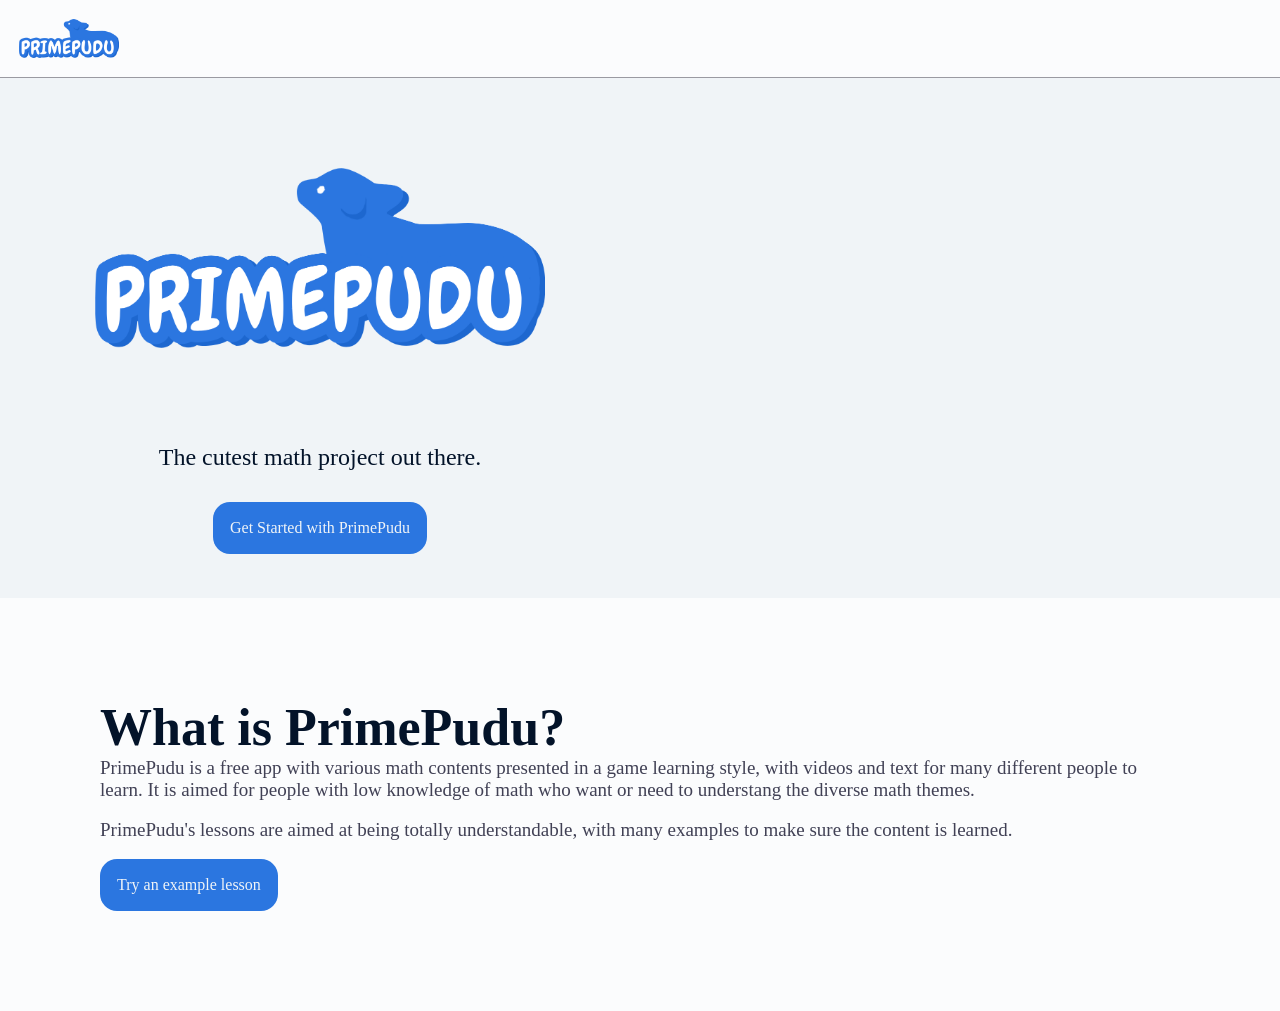
==== index.html @ d56df3ca "Added support for the PrimePudu logo instead of the plaintext." ====
<html lang="en">
    <head>
        <title>PrimePudu</title>
        <!-- Sets keywords for search engines to look for -->
        <meta name="keywords" content="Math, Free, Pudu, Prime, PrimePudu, Primes, Pudus, Learn, Friendly, Fun, Learning">
        <!-- Makes website look good on all devices -->
        <meta name="viewport" content="width=device-width, initial-scale=1.0">
        <link rel="stylesheet" href="style.css">
    </head>
    <body class="mainPage">
        <header class="pageHeader">
            <div id="headerDiv">
                <a href="..">
                    <img src="stock-images/primepudu.png" width="100">
                </a>
            </div>
        </header>
        <div id="introductionDiv">
            <div id="introductionDivLeft">
                <img src="stock-images/primepudu.png" width="450" style='grid-area: "b"; place-self: center;'>
                <p id="descp">The cutest math project out there.</p>
                <button id="descbutton">Get Started with PrimePudu</button>
            </div>
            <div id="introductionDivRight"></div>
        </div>
        <div id="infoDiv">
            <h1>What is PrimePudu?</h1>
            <p>PrimePudu is a free app with various math contents presented in a game learning style, with videos and text for many different people to learn. It is aimed for people with low knowledge of math who want or need to understang the diverse math themes.</p><br>
            <p>PrimePudu's lessons are aimed at being totally understandable, with many examples to make sure the content is learned.</p><br>
            <button onclick="window.location.href = 'learn/?lesson=negative-numbers'">Try an example lesson</button>
        </div>
    </body>
</html>
---- style.css ----
@font-face {
    font-family: "Chewy";
    src: url("Chewy-Regular.ttf");
}

:root {
    --white1: rgb(240, 244, 247);
    --white2: rgb(251, 252, 253);
    --white3: rgb(216, 227, 238);

    --blue1: rgb(43, 118, 224);
    --blue2: rgb(91, 159, 255);

    --black1: rgb(3, 19, 41);
    --black2: rgb(65, 65, 85);

    --gray1: rgb(154, 154, 161);
}

a, a:active, a:hover {
    text-decoration: none;
    color: inherit;
}

body {
    font-family: "Chewy";
    margin: 0px;
    background-color: var(--white2);
}
button {
    font: inherit;
    border: 0px solid var(--blue1);
    background-color: var(--blue1);
    color:var(--white1);
    padding: 17px;
    border-radius: 17px;
    transition: background-color 0.3s ease-in;
} button:hover {
    cursor: pointer;
    background-color: var(--blue2);
}

h1 {
    margin: 0px;
    font-size: 52px;
    color: var(--black1);
}
p, a {
    margin: 0px;
    font-size: 19px;
    color: var(--black2);
}

textarea {
    resize: vertical;
    margin-top: 40px;
    padding: 15px;
    border-radius: 15px;
}

expression {
    font-family: serif;
    margin: 6px;
    margin-left: 20px;
    display: inline-block;
    width: auto;
    background-color: var(--white3);
    font-size: 23px;
    padding: 10px;
    border-radius: 5px;
}


/* MAIN PAGE */

.mainPage {
    #IntroductionDiv {
        background-color: var(--white1);
        display: grid;
        grid-template: "a b" auto;
        grid-template-columns: 50% 50%;
    }

    #IntroductionDivLeft {
        grid-area: "a";
        padding: 30px;
        display: grid;
        grid-template: "a" 300px "b" 60px "c" 40px;
        gap: 20px;
        padding-bottom: 50px;
    }

    #IntroductionDivRight {
        grid-area: "b";
        background-image: url("stock-images/pudu.png");
        background-size: cover;
        background-position: center;
    }

    #descp {
        grid-area: "a";
        place-self: center;
        font-size: 24px;
        color: var(--black1);
    }

    #descbutton {
        grid-area: "c";
        place-self: center;
    }

    #infoDiv {
        padding: 100px;
    }
}

.learnTab {
    #mainContentDiv {
        padding: 100px;
        padding-top: 70px;
    }
}

.writeTab {
    #mainContentDiv {
        padding: 100px;
        padding-top: 70px;
    }
    #writeTextarea {
        margin: 0px;
        width: 700;
        height: 320;
        background-color: var(--black1);
        color: var(--white1);
    }
    #textDiv {
        margin:20px;
        background-color: var(--white3);
        border-radius: 15px;
        display: inline-block;
    }
    #textareaOptionsDiv {
        padding: 15px;
    }
    .textareaOptionButton {
        background-color: var(--gray1);
    }
}

.pageHeader #headerDiv {
    display: flex;
    padding:18.5px;
    border-bottom: 1px solid var(--gray1);
}
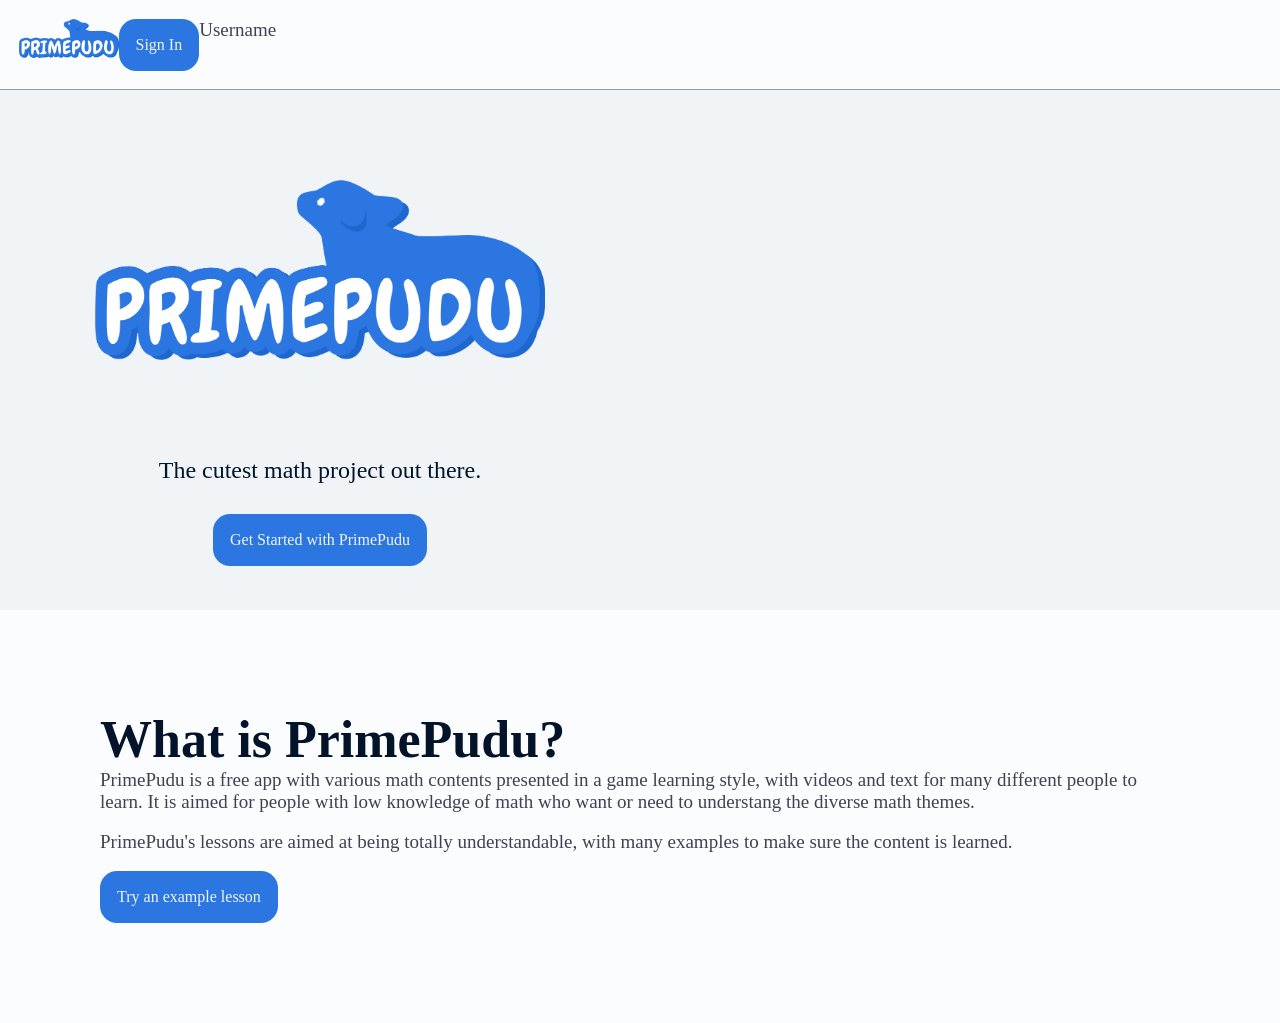
==== commit eb72e04d: "The code searched for signin in the grandparent folder" ====
--- a/index.html
+++ b/index.html
@@ -10,16 +10,22 @@
     <body class="mainPage">
         <header class="pageHeader">
             <div id="headerDiv">
-                <a href="..">
+                <a href="">
                     <img src="stock-images/primepudu.png" width="100">
                 </a>
+                <div class="signInDiv">
+                    <button id="signInButton" onclick="window.location.href = 'signin'">Sign In</button>
+                </div>
+                <div id="signedDiv" class="signInDiv">
+                    <p>Username</p>
+                </div>
             </div>
         </header>
         <div id="introductionDiv">
             <div id="introductionDivLeft">
                 <img src="stock-images/primepudu.png" width="450" style='grid-area: "b"; place-self: center;'>
                 <p id="descp">The cutest math project out there.</p>
-                <button id="descbutton">Get Started with PrimePudu</button>
+                <button id="descbutton" onclick="window.location.href = 'signin'">Get Started with PrimePudu</button>
             </div>
             <div id="introductionDivRight"></div>
         </div>
@@ -29,5 +35,6 @@
             <p>PrimePudu's lessons are aimed at being totally understandable, with many examples to make sure the content is learned.</p><br>
             <button onclick="window.location.href = 'learn/?lesson=negative-numbers'">Try an example lesson</button>
         </div>
+        <script src="master.js"></script>
     </body>
 </html>
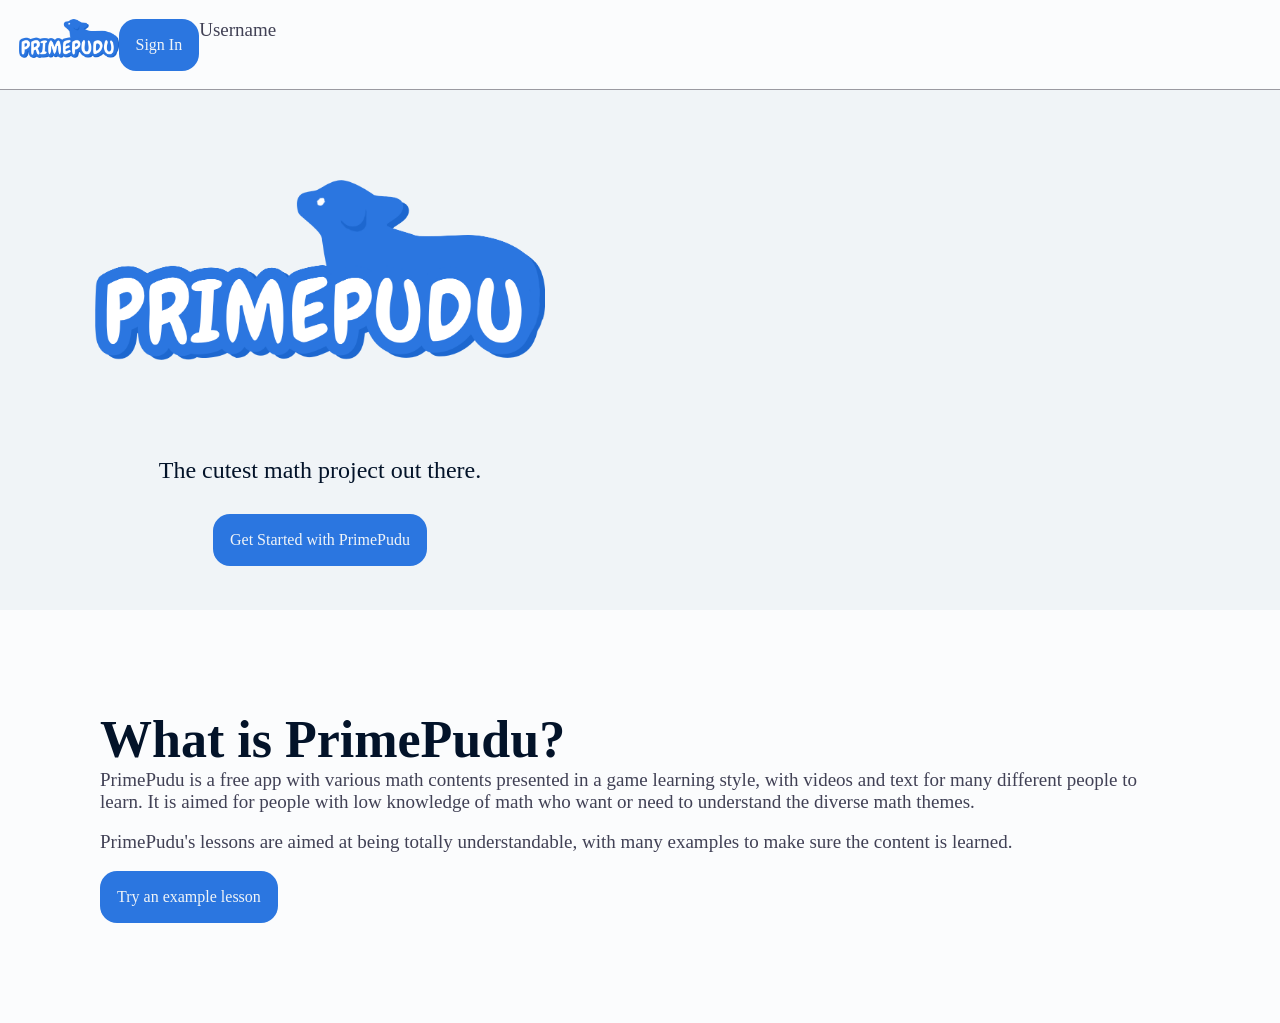
==== commit 4715e255: "Corrected small typos." ====
--- a/index.html
+++ b/index.html
@@ -1,40 +1,47 @@
 <html lang="en">
-    <head>
-        <title>PrimePudu</title>
-        <!-- Sets keywords for search engines to look for -->
-        <meta name="keywords" content="Math, Free, Pudu, Prime, PrimePudu, Primes, Pudus, Learn, Friendly, Fun, Learning">
-        <!-- Makes website look good on all devices -->
-        <meta name="viewport" content="width=device-width, initial-scale=1.0">
-        <link rel="stylesheet" href="style.css">
-    </head>
-    <body class="mainPage">
-        <header class="pageHeader">
-            <div id="headerDiv">
-                <a href="">
-                    <img src="stock-images/primepudu.png" width="100">
-                </a>
-                <div class="signInDiv">
-                    <button id="signInButton" onclick="window.location.href = 'signin'">Sign In</button>
-                </div>
-                <div id="signedDiv" class="signInDiv">
-                    <p>Username</p>
-                </div>
+
+<head>
+    <title>PrimePudu</title>
+    <!-- Sets keywords for search engines to look for -->
+    <meta name="keywords" content="Math, Free, Pudu, Prime, PrimePudu, Primes, Pudus, Learn, Friendly, Fun, Learning">
+    <!-- Makes website look good on all devices -->
+    <meta name="viewport" content="width=device-width, initial-scale=1.0">
+    <link rel="stylesheet" href="style.css">
+    <link rel="icon" type="image/x-icon" href="favicon.ico">
+</head>
+
+<body class="mainPage">
+    <header class="pageHeader">
+        <div id="headerDiv">
+            <a href="">
+                <img src="stock-images/primepudu.png" width="100">
+            </a>
+            <div class="signInDiv">
+                <button id="signInButton" onclick="window.location.href = 'signin'">Sign In</button>
             </div>
-        </header>
-        <div id="introductionDiv">
-            <div id="introductionDivLeft">
-                <img src="stock-images/primepudu.png" width="450" style='grid-area: "b"; place-self: center;'>
-                <p id="descp">The cutest math project out there.</p>
-                <button id="descbutton" onclick="window.location.href = 'signin'">Get Started with PrimePudu</button>
+            <div id="signedDiv" class="signInDiv">
+                <p>Username</p>
             </div>
-            <div id="introductionDivRight"></div>
         </div>
-        <div id="infoDiv">
-            <h1>What is PrimePudu?</h1>
-            <p>PrimePudu is a free app with various math contents presented in a game learning style, with videos and text for many different people to learn. It is aimed for people with low knowledge of math who want or need to understang the diverse math themes.</p><br>
-            <p>PrimePudu's lessons are aimed at being totally understandable, with many examples to make sure the content is learned.</p><br>
-            <button onclick="window.location.href = 'learn/?lesson=negative-numbers'">Try an example lesson</button>
+    </header>
+    <div id="introductionDiv">
+        <div id="introductionDivLeft">
+            <img src="stock-images/primepudu.png" width="450" style='grid-area: "b"; place-self: center;'>
+            <p id="descp">The cutest math project out there.</p>
+            <button id="descbutton" onclick="window.location.href = 'signin'">Get Started with PrimePudu</button>
         </div>
-        <script src="master.js"></script>
-    </body>
+        <div id="introductionDivRight"></div>
+    </div>
+    <div id="infoDiv">
+        <h1>What is PrimePudu?</h1>
+        <p>PrimePudu is a free app with various math contents presented in a game learning style, with videos and text
+            for many different people to learn. It is aimed for people with low knowledge of math who want or need to
+            understand the diverse math themes.</p><br>
+        <p>PrimePudu's lessons are aimed at being totally understandable, with many examples to make sure the content is
+            learned.</p><br>
+        <button onclick="window.location.href = 'learn/?lesson=negative-numbers'">Try an example lesson</button>
+    </div>
+    <script src="master.js"></script>
+</body>
+
 </html>
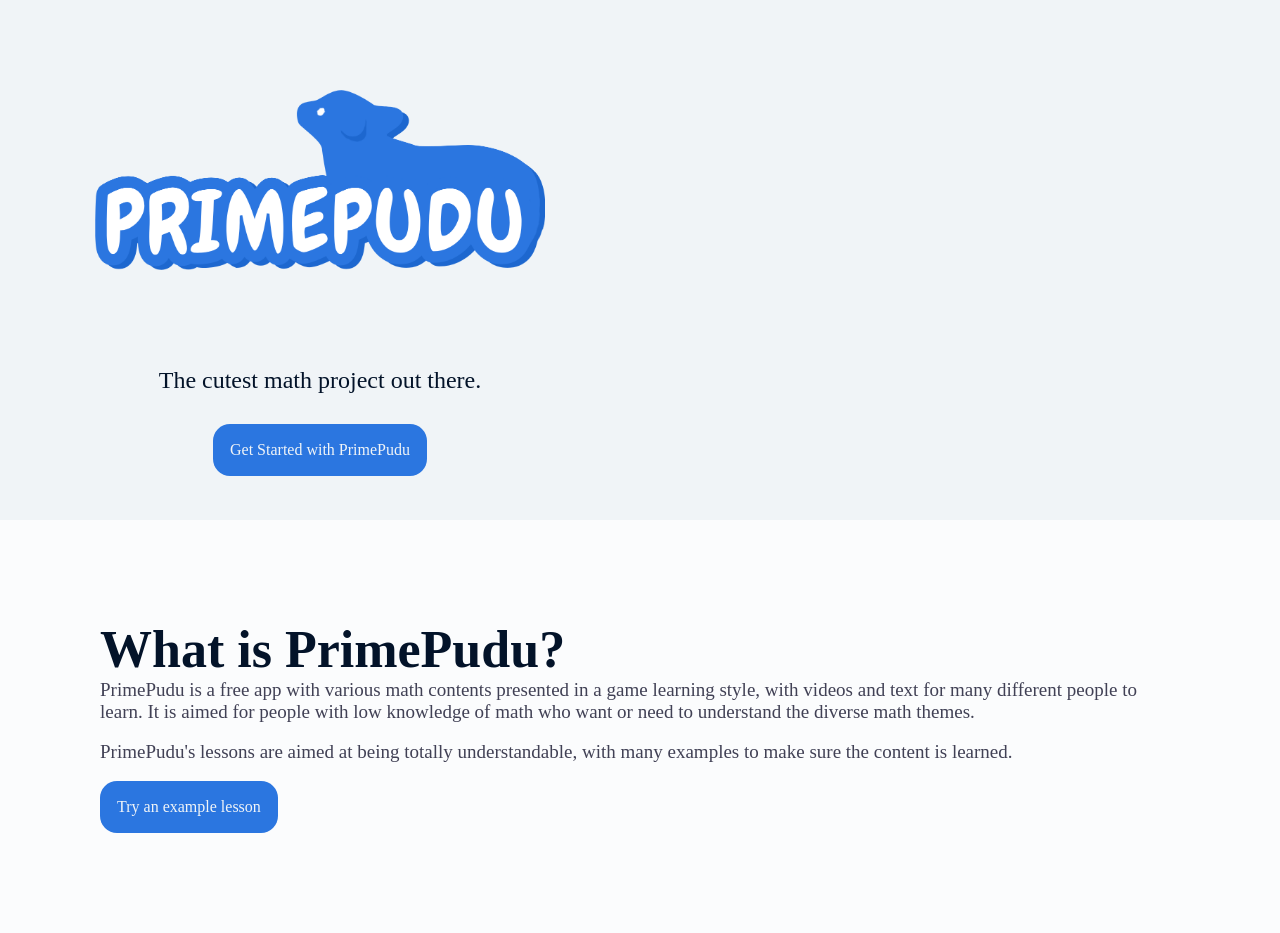
==== commit 8495b9f0: "(WOP) Added learnway tab" ====
--- a/index.html
+++ b/index.html
@@ -11,24 +11,11 @@
 </head>
 
 <body class="mainPage">
-    <header class="pageHeader">
-        <div id="headerDiv">
-            <a href="">
-                <img src="stock-images/primepudu.png" width="100">
-            </a>
-            <div class="signInDiv">
-                <button id="signInButton" onclick="window.location.href = 'signin'">Sign In</button>
-            </div>
-            <div id="signedDiv" class="signInDiv">
-                <p>Username</p>
-            </div>
-        </div>
-    </header>
     <div id="introductionDiv">
         <div id="introductionDivLeft">
             <img src="stock-images/primepudu.png" width="450" style='grid-area: "b"; place-self: center;'>
             <p id="descp">The cutest math project out there.</p>
-            <button id="descbutton" onclick="window.location.href = 'signin'">Get Started with PrimePudu</button>
+            <button id="descbutton" onclick="window.location.href = 'learnway'">Get Started with PrimePudu</button>
         </div>
         <div id="introductionDivRight"></div>
     </div>
@@ -42,6 +29,9 @@
         <button onclick="window.location.href = 'learn/?lesson=negative-numbers'">Try an example lesson</button>
     </div>
     <script src="master.js"></script>
+    <script>
+        orderHeader(0);
+    </script>
 </body>
 
 </html>
--- a/style.css
+++ b/style.css
@@ -15,6 +15,7 @@
     --black2: rgb(65, 65, 85);
 
     --gray1: rgb(154, 154, 161);
+    --gray2: rgb(224, 224, 229);
 }
 
 a, a:active, a:hover {
@@ -58,6 +59,18 @@
     border-radius: 15px;
 }
 
+input {
+    margin: 10px;
+    padding: 10px;
+    border-radius: 10px;
+    border: 1px solid var(--gray2);
+    color: var(--black1);
+    width: 200px;
+    font-family: "Chewy";
+} input:focus, input:active {
+    outline: none;
+}
+
 expression {
     font-family: serif;
     margin: 6px;
@@ -151,4 +164,47 @@
     display: flex;
     padding:18.5px;
     border-bottom: 1px solid var(--gray1);
+}
+
+.signInDiv {
+    margin-left: auto;
+}
+
+#signedDiv {
+    display: none;
+}
+
+#signInButton {
+    padding-top: 7px;
+    padding-bottom: 7px;
+}
+
+.signinTab {
+    text-align: center;
+    padding: 400px;
+    padding-top: 100px;
+    padding-bottom: 0px;
+
+    label {
+        margin-left: 10px;
+        color: var(--black1)
+    }
+
+    #mainGridDiv {
+        display: grid;
+        grid-template-rows: 200px auto auto;
+        gap: 20px;
+    }
+
+    #signinForm {
+        margin-left: auto;
+        margin-right: auto;
+    }
+}
+
+.learnwayBody {
+    display: none;
+    #contentDiv {
+        padding: 100px;
+    }
 }
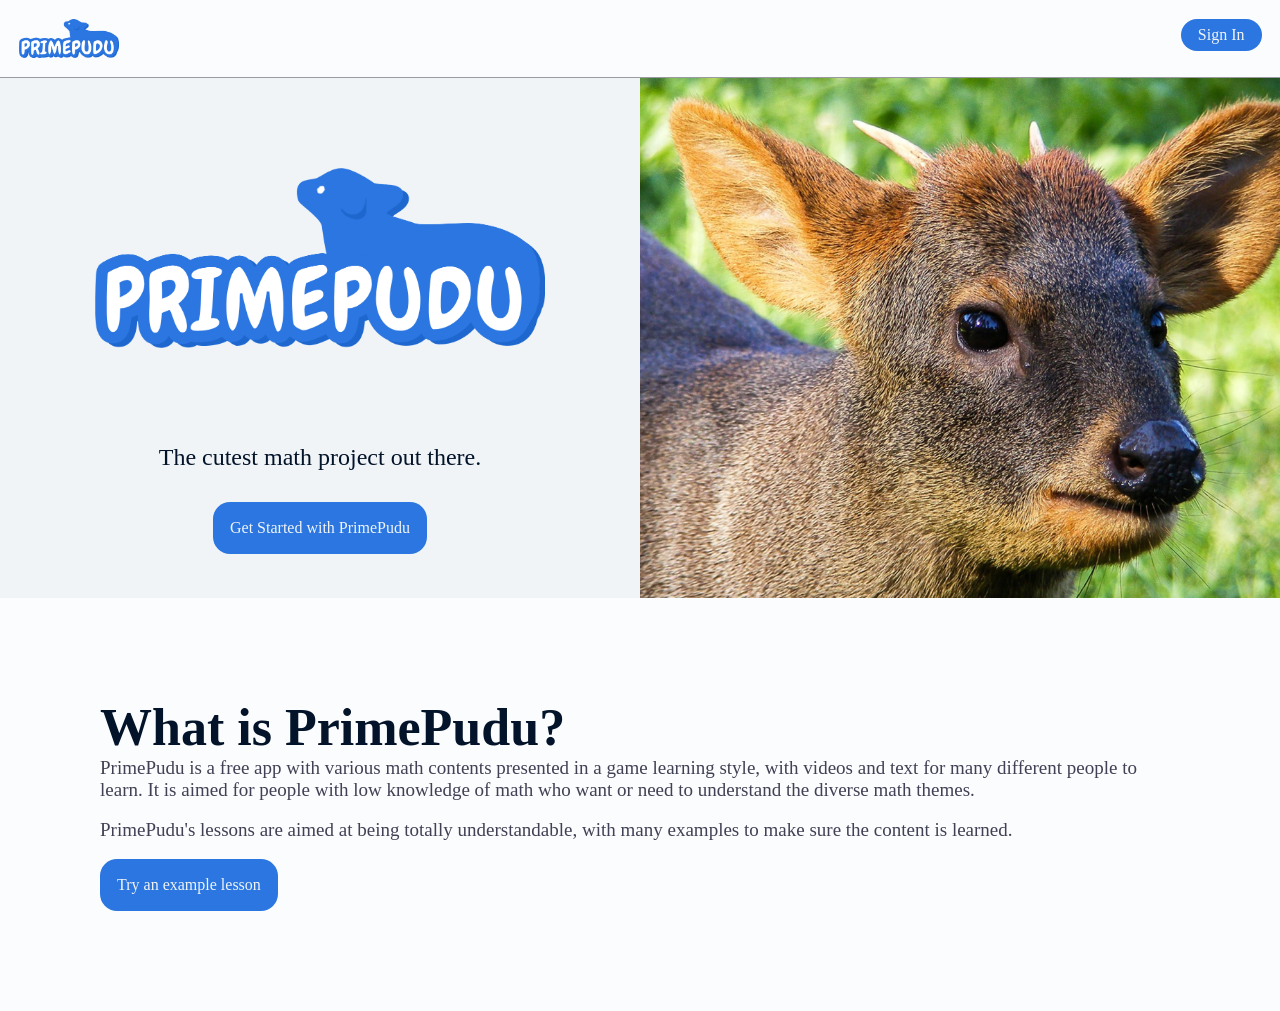
==== commit fc7f80e6: "Added streaks and renames stock-images to images" ====
--- a/index.html
+++ b/index.html
@@ -10,10 +10,10 @@
     <link rel="icon" type="image/x-icon" href="favicon.ico">
 </head>
 
-<body class="mainPage">
+<body class="mainPage" style="display: none;">
     <div id="introductionDiv">
         <div id="introductionDivLeft">
-            <img src="stock-images/primepudu.png" width="450" style='grid-area: "b"; place-self: center;'>
+            <img src="images/primepudu.png" width="450" style='grid-area: "b"; place-self: center;'>
             <p id="descp">The cutest math project out there.</p>
             <button id="descbutton" onclick="window.location.href = 'learnway'">Get Started with PrimePudu</button>
         </div>
@@ -31,6 +31,12 @@
     <script src="master.js"></script>
     <script>
         orderHeader(0);
+
+        if (localStorage.getItem("username")) {
+            window.location.href = "learnway";
+        } else {
+            document.getElementsByTagName("body")[0].style.display = "block";
+        }
     </script>
 </body>
 
--- a/style.css
+++ b/style.css
@@ -1,6 +1,11 @@
 @font-face {
     font-family: "Chewy";
     src: url("Chewy-Regular.ttf");
+}
+
+@font-face {
+    font-family: "Computer Modern";
+    src: url("cmunsl.ttf");
 }
 
 :root {
@@ -16,9 +21,12 @@
 
     --gray1: rgb(154, 154, 161);
     --gray2: rgb(224, 224, 229);
-}
-
-a, a:active, a:hover {
+    --gray3: rgb(202, 202, 202);
+}
+
+a,
+a:active,
+a:hover {
     text-decoration: none;
     color: inherit;
 }
@@ -28,15 +36,18 @@
     margin: 0px;
     background-color: var(--white2);
 }
+
 button {
     font: inherit;
     border: 0px solid var(--blue1);
     background-color: var(--blue1);
-    color:var(--white1);
+    color: var(--white1);
     padding: 17px;
     border-radius: 17px;
     transition: background-color 0.3s ease-in;
-} button:hover {
+}
+
+button:hover {
     cursor: pointer;
     background-color: var(--blue2);
 }
@@ -46,7 +57,14 @@
     font-size: 52px;
     color: var(--black1);
 }
-p, a {
+
+h2 {
+    color: var(--black1);
+}
+
+p,
+a,
+li {
     margin: 0px;
     font-size: 19px;
     color: var(--black2);
@@ -57,6 +75,11 @@
     margin-top: 40px;
     padding: 15px;
     border-radius: 15px;
+}
+
+textarea:focus,
+textarea:active {
+    outline: none;
 }
 
 input {
@@ -67,12 +90,15 @@
     color: var(--black1);
     width: 200px;
     font-family: "Chewy";
-} input:focus, input:active {
+}
+
+input:focus,
+input:active {
     outline: none;
 }
 
 expression {
-    font-family: serif;
+    font-family: "Computer Modern";
     margin: 6px;
     margin-left: 20px;
     display: inline-block;
@@ -92,6 +118,10 @@
         display: grid;
         grid-template: "a b" auto;
         grid-template-columns: 50% 50%;
+
+        @media screen and (max-width: 800px) {
+            display: block;
+        }
     }
 
     #IntroductionDivLeft {
@@ -101,13 +131,25 @@
         grid-template: "a" 300px "b" 60px "c" 40px;
         gap: 20px;
         padding-bottom: 50px;
+
+        @media screen and (max-width: 800px) {
+            grid-template: "a" 200px "b" 60px "c" 40px;
+
+            img {
+                width: 300px;
+            }
+        }
     }
 
     #IntroductionDivRight {
         grid-area: "b";
-        background-image: url("stock-images/pudu.png");
+        background-image: url("images/pudu.png");
         background-size: cover;
         background-position: center;
+
+        @media screen and (max-width: 800px) {
+            display: none;
+        }
     }
 
     #descp {
@@ -124,6 +166,10 @@
 
     #infoDiv {
         padding: 100px;
+
+        @media screen and (max-width: 800px) {
+            padding: 40px;
+        }
     }
 }
 
@@ -131,6 +177,18 @@
     #mainContentDiv {
         padding: 100px;
         padding-top: 70px;
+
+        @media screen and (max-width: 800px) {
+            padding: 35px;
+
+            h1 {
+                font-size: 40px;
+            }
+
+            img {
+                width: 80%;
+            }
+        }
     }
 }
 
@@ -139,6 +197,7 @@
         padding: 100px;
         padding-top: 70px;
     }
+
     #writeTextarea {
         margin: 0px;
         width: 700;
@@ -146,32 +205,141 @@
         background-color: var(--black1);
         color: var(--white1);
     }
+
     #textDiv {
-        margin:20px;
+        margin: 20px;
         background-color: var(--white3);
         border-radius: 15px;
         display: inline-block;
     }
+
     #textareaOptionsDiv {
         padding: 15px;
     }
+
     .textareaOptionButton {
         background-color: var(--gray1);
     }
 }
 
-.pageHeader #headerDiv {
-    display: flex;
-    padding:18.5px;
-    border-bottom: 1px solid var(--gray1);
+.pageHeader {
+    z-index: 100;
+
+    li {
+        list-style: none;
+        font-size: 15px;
+        padding: 5px;
+        border-radius: 5px;
+        transition: 0.3s;
+    }
+
+    li:hover {
+        background-color: var(--white3);
+        cursor: pointer;
+    }
+
+    ul {
+        padding-left: 0px;
+        margin: 0px;
+    }
+
+    #headerDiv {
+        display: flex;
+        padding: 18.5px;
+        border-bottom: 1px solid var(--gray1);
+        position: relative;
+
+        a {
+            img {
+                @media screen and (max-width: 800px) {
+                    width: 100px;
+                }
+            }
+        }
+
+        #signedDiv {
+            display: none;
+
+            @media screen and (max-width: 800px) {
+                p {
+                    font-size: 23px;
+                }
+            }
+        }
+    }
+
+    #signinHeaderDiv {
+        display: grid;
+        grid-template-columns: repeat(3, 1fr);
+        padding: 18.5px;
+        border-bottom: 1px solid var(--gray1);
+        position: relative;
+
+        a {
+            img {
+                @media screen and (max-width: 800px) {
+                    width: 100px;
+                }
+            }
+        }
+
+        #streakDiv {
+            display: grid;
+            grid-template-columns: auto auto;
+            gap: 8px;
+            padding: 9px;
+            border-radius: 8px;
+        }
+
+        .activeStreakDiv {
+            background-color: rgb(255, 115, 0);
+
+            p {
+                color: var(--white1);
+            }
+        }
+
+        .inactiveStreakDiv {
+            p {
+                color: var(--gray1);
+            }
+        }
+
+        #signedDiv {
+            display: none;
+
+            @media screen and (max-width: 800px) {
+                p {
+                    font-size: 23px;
+                }
+            }
+        }
+    }
+
+    #userOptionsDiv {
+        display: none;
+        position: absolute;
+        right: 17px;
+        top: 60px;
+
+        @media screen and (max-width: 800px) {
+            top: 85px;
+        }
+
+        background-color: var(--white1);
+        border: 1px solid var(--gray1);
+        border-radius: 10px;
+        padding: 10px;
+
+        @media screen and (max-width: 800px) {
+            padding: 20px;
+            font-size: 40px;
+        }
+    }
 }
 
 .signInDiv {
     margin-left: auto;
-}
-
-#signedDiv {
-    display: none;
 }
 
 #signInButton {
@@ -182,7 +350,17 @@
 .signinTab {
     text-align: center;
     padding: 400px;
+
+    @media screen and (max-width: 800px) {
+        padding: 1vw;
+    }
+
     padding-top: 100px;
+
+    @media screen and (max-width: 800px) {
+        padding-top: 50px;
+    }
+
     padding-bottom: 0px;
 
     label {
@@ -203,8 +381,221 @@
 }
 
 .learnwayBody {
+    background-color: white;
     display: none;
+    position: relative;
+
     #contentDiv {
-        padding: 100px;
-    }
+        padding: 6.6vw;
+        transition: 0.1s;
+    }
+
+    #warningDialog {
+        display: none;
+        opacity: 0;
+        filter: blur(2px);
+        transition: filter 0.1s, opacity 0.1s;
+        background-color: var(--white1);
+        border: 1px solid var(--gray1);
+        position: fixed;
+        padding: 50px;
+        border-radius: 50px;
+        top: 6vw;
+
+        @media screen and (max-width: 800px) {
+            top: 18vw;
+        }
+
+        width: 300px;
+        left: calc(50% - 200px);
+
+        .warningButtons {
+            display: grid;
+            gap: 30px;
+            grid-template-columns: repeat(2, 1fr);
+
+            p {
+                padding: 10px;
+                border-radius: 10px;
+                text-align: center;
+                transition: 0.3s;
+            }
+
+            p:hover {
+                background-color: var(--gray3);
+                cursor: pointer;
+            }
+        }
+    }
+
+    #sectionsDiv {
+        margin-left: 20%;
+        margin-right: 20%;
+
+        @media screen and (max-width: 800px) {
+            margin-left: 0%;
+            margin-right: 0%;
+        }
+    }
+
+    .section {
+        padding-top: 6vw;
+        padding-bottom: 6vw;
+
+        @media screen and (max-width: 800px) {
+            padding-top: 10vw;
+            padding-bottom: 10vw;
+        }
+
+        border-bottom: 3px solid var(--gray2);
+        border-radius: 2px;
+
+        #sectionDesc {
+            padding: 30px;
+            border-radius: 20px;
+            transition: 0.3s;
+
+            h1 {
+                font-size: 3.6vw;
+
+                @media screen and (max-width: 800px) {
+                    font-size: 9vw;
+                }
+            }
+
+            p {
+                font-size: 1.3vw;
+
+                @media screen and (max-width: 800px) {
+                    font-size: 4.3vw;
+                }
+            }
+
+            .sectionpart {
+                color: var(--white1);
+            }
+        }
+
+        #sectionDesc:hover {
+            cursor: pointer;
+        }
+
+        #sectionGroup {
+            padding: 2.6vw;
+            display: grid;
+            grid-template-columns: auto auto auto auto;
+            gap: 2.6vw;
+            padding-left: 2vw;
+
+            div {
+                color: var(--white1);
+                border-radius: 3.5vw;
+                padding: 2.6vw;
+
+                @media screen and (max-width: 800px) {
+                    border-radius: 7vw;
+                    padding: 5vw;
+                }
+
+                transition: 0.3s;
+                text-align: center;
+
+                img {
+                    height: 4vw;
+
+                    @media screen and (max-width: 800px) {
+                        height: 8vw;
+                    }
+                }
+            }
+
+            div:hover {
+                cursor: pointer;
+            }
+        }
+
+        #sectionQuiz {
+            text-align: center;
+            color: var(--white1);
+            padding: 20px;
+            border-radius: 20px;
+            font-size: 25px;
+            transition: 0.3s;
+        }
+    }
+}
+
+.lessonBody {
+    #contentDiv {
+        padding: 6.6vw;
+
+        #lessonElements {
+            width: 600px;
+
+            @media screen and (max-width: 800px) {
+                width: 86.6vw;
+            }
+
+            margin-left: auto;
+            margin-right: auto;
+            display: grid;
+            gap: 50px;
+            transition: 0.3s;
+
+            textarea {
+                margin-top: 0;
+                width: 100%;
+                height: 100px;
+                resize: none;
+            }
+
+            #upperbar {
+                display: flex;
+
+                .progressUnit {
+                    margin: 2px;
+                    width: 10%;
+                    border-radius: 6px;
+                    height: 20px;
+                    background-color: var(--gray1);
+                    transition: 0.2s;
+                }
+            }
+
+            #information {
+                color: var(--black1);
+                font-size: 21px;
+
+                @media screen and (max-width: 800px) {
+                    font-size: 27px;
+                }
+            }
+
+            #information,
+            #instantLessonForm {
+                transition: 0.3s;
+            }
+        }
+
+        #lessonCompleted {
+            opacity: 0;
+            width: 600px;
+
+            @media screen and (max-width: 800px) {
+                width: 86.6vw;
+            }
+
+            margin-left: auto;
+            margin-right: auto;
+            display: none;
+            gap: 20px;
+            text-align: center;
+            transition: opacity 0.3s;
+        }
+    }
+}
+
+.clickableText:hover {
+    cursor: pointer;
+    user-select: none;
 }
